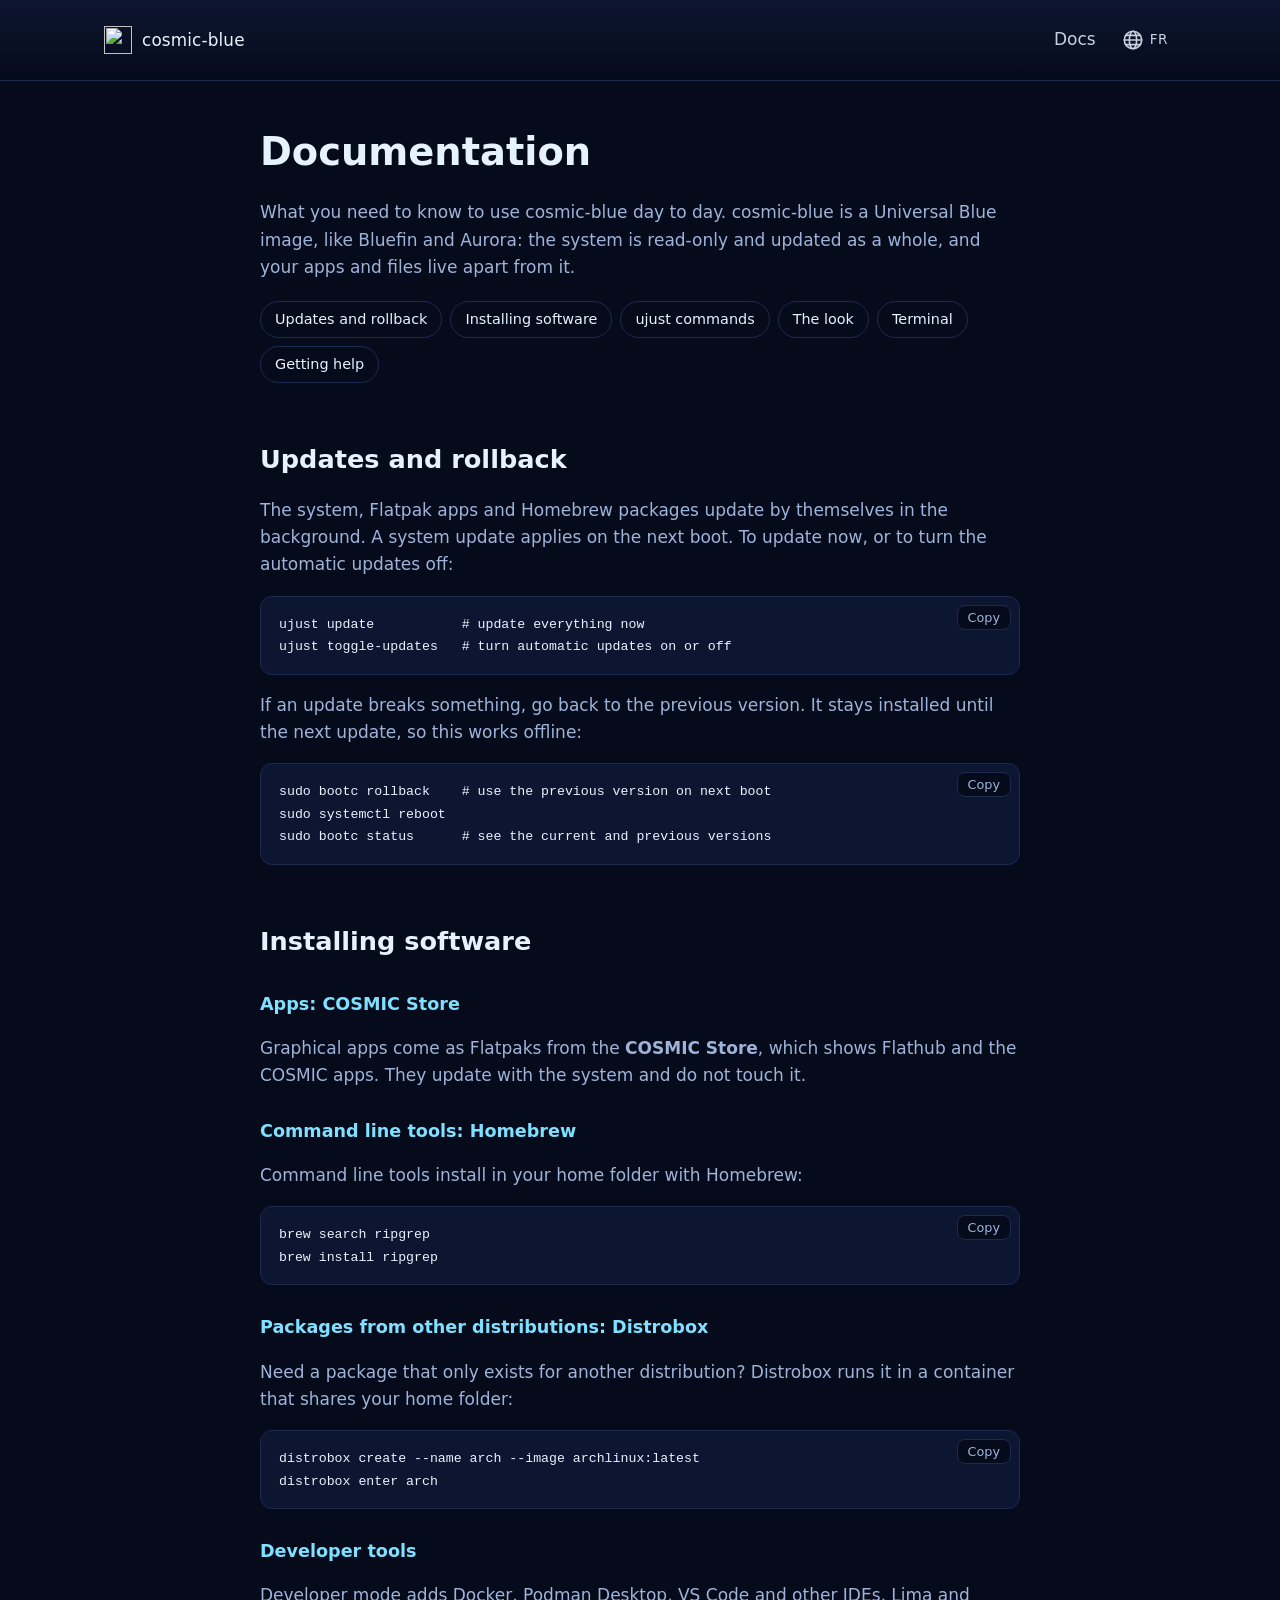
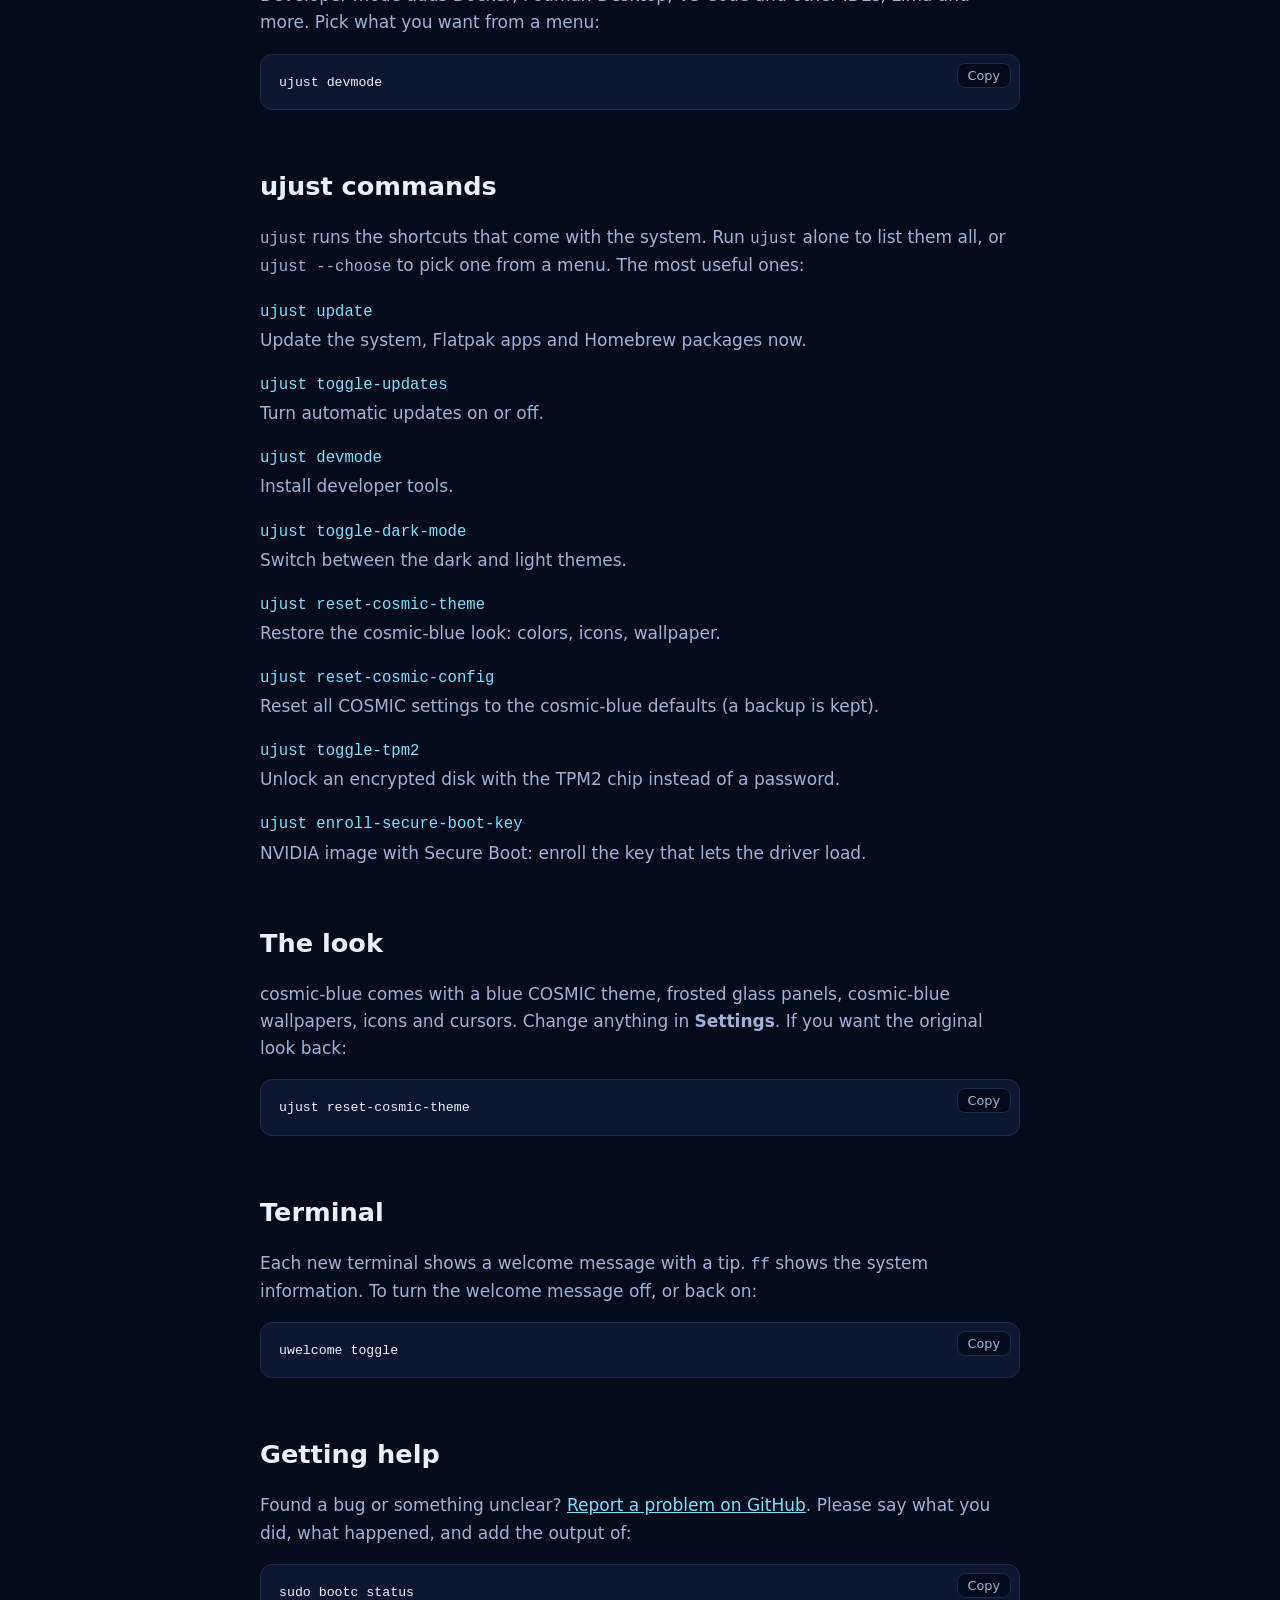
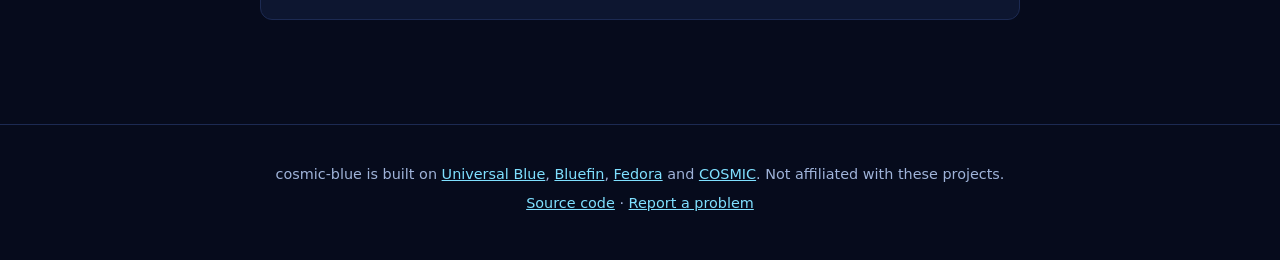
==== website/docs/index.html @ fa86b00e "Replace Bluefin links and tips in the terminal welcome banner - Own /etc/uwelcome/config.json: cosmi" ====
<!doctype html>
<html lang="en">
<head>
  <meta charset="utf-8">
  <meta name="viewport" content="width=device-width, initial-scale=1">
  <title>Documentation · cosmic-blue</title>
  <meta name="description" content="How to use cosmic-blue: updates and rollback, installing apps, ujust commands, the look and getting help.">
  <meta name="theme-color" content="#060b1c">
  <link rel="alternate" hreflang="en" href="https://cosmic-blue-os.github.io/cosmic-blue/docs/">
  <link rel="alternate" hreflang="fr" href="https://cosmic-blue-os.github.io/cosmic-blue/fr/docs/">
  <link rel="alternate" hreflang="x-default" href="https://cosmic-blue-os.github.io/cosmic-blue/docs/">
  <link rel="icon" href="../img/cosmic-blue-logo.svg" type="image/svg+xml">
  <link rel="stylesheet" href="../style.css">
</head>
<body>
  <header class="page-head">
    <nav class="top">
      <a class="brand" href="../"><img src="../img/cosmic-blue-logo.svg" alt="" width="28" height="28">cosmic-blue</a>
      <span class="links">
        <a class="text" href="./" aria-current="page">Docs</a>
        <a class="icon" href="../fr/docs/" hreflang="fr" lang="fr" title="Français" aria-label="Français"><svg viewBox="0 0 24 24" width="22" height="22" aria-hidden="true" fill="none" stroke="currentColor" stroke-width="1.8" stroke-linecap="round"><circle cx="12" cy="12" r="9.5"/><ellipse cx="12" cy="12" rx="4" ry="9.5"/><path d="M2.5 12h19M4.2 7h15.6M4.2 17h15.6"/></svg><span aria-hidden="true">FR</span></a>
        
      </span>
    </nav>
  </header>

  <main class="docs">
    <section class="block">
      <h1>Documentation</h1>
      <p>What you need to know to use cosmic-blue day to day. cosmic-blue is a Universal Blue image, like Bluefin and Aurora: the system is read-only and updated as a whole, and your apps and files live apart from it.</p>
      <nav class="toc" aria-label="Contents">
        <a href="#updates">Updates and rollback</a>
        <a href="#apps">Installing software</a>
        <a href="#ujust">ujust commands</a>
        <a href="#look">The look</a>
        <a href="#terminal">Terminal</a>
        <a href="#help">Getting help</a>
      </nav>
    </section>

    <section id="updates" class="block">
      <h2>Updates and rollback</h2>
      <p>The system, Flatpak apps and Homebrew packages update by themselves in the background. A system update applies on the next boot. To update now, or to turn the automatic updates off:</p>
      <div class="code">
        <pre><code>ujust update           # update everything now
ujust toggle-updates   # turn automatic updates on or off</code></pre>
        <button type="button" class="copy" data-copy>Copy</button>
      </div>
      <p>If an update breaks something, go back to the previous version. It stays installed until the next update, so this works offline:</p>
      <div class="code">
        <pre><code>sudo bootc rollback    # use the previous version on next boot
sudo systemctl reboot
sudo bootc status      # see the current and previous versions</code></pre>
        <button type="button" class="copy" data-copy>Copy</button>
      </div>
    </section>

    <section id="apps" class="block">
      <h2>Installing software</h2>
      <h3>Apps: COSMIC Store</h3>
      <p>Graphical apps come as Flatpaks from the <strong>COSMIC Store</strong>, which shows Flathub and the COSMIC apps. They update with the system and do not touch it.</p>
      <h3>Command line tools: Homebrew</h3>
      <p>Command line tools install in your home folder with Homebrew:</p>
      <div class="code">
        <pre><code>brew search ripgrep
brew install ripgrep</code></pre>
        <button type="button" class="copy" data-copy>Copy</button>
      </div>
      <h3>Packages from other distributions: Distrobox</h3>
      <p>Need a package that only exists for another distribution? Distrobox runs it in a container that shares your home folder:</p>
      <div class="code">
        <pre><code>distrobox create --name arch --image archlinux:latest
distrobox enter arch</code></pre>
        <button type="button" class="copy" data-copy>Copy</button>
      </div>
      <h3>Developer tools</h3>
      <p>Developer mode adds Docker, Podman Desktop, VS Code and other IDEs, Lima and more. Pick what you want from a menu:</p>
      <div class="code">
        <pre><code>ujust devmode</code></pre>
        <button type="button" class="copy" data-copy>Copy</button>
      </div>
    </section>

    <section id="ujust" class="block">
      <h2>ujust commands</h2>
      <p><code>ujust</code> runs the shortcuts that come with the system. Run <code>ujust</code> alone to list them all, or <code>ujust --choose</code> to pick one from a menu. The most useful ones:</p>
      <dl class="commands">
        <dt><code>ujust update</code></dt>
        <dd>Update the system, Flatpak apps and Homebrew packages now.</dd>
        <dt><code>ujust toggle-updates</code></dt>
        <dd>Turn automatic updates on or off.</dd>
        <dt><code>ujust devmode</code></dt>
        <dd>Install developer tools.</dd>
        <dt><code>ujust toggle-dark-mode</code></dt>
        <dd>Switch between the dark and light themes.</dd>
        <dt><code>ujust reset-cosmic-theme</code></dt>
        <dd>Restore the cosmic-blue look: colors, icons, wallpaper.</dd>
        <dt><code>ujust reset-cosmic-config</code></dt>
        <dd>Reset all COSMIC settings to the cosmic-blue defaults (a backup is kept).</dd>
        <dt><code>ujust toggle-tpm2</code></dt>
        <dd>Unlock an encrypted disk with the TPM2 chip instead of a password.</dd>
        <dt><code>ujust enroll-secure-boot-key</code></dt>
        <dd>NVIDIA image with Secure Boot: enroll the key that lets the driver load.</dd>
      </dl>
    </section>

    <section id="look" class="block">
      <h2>The look</h2>
      <p>cosmic-blue comes with a blue COSMIC theme, frosted glass panels, cosmic-blue wallpapers, icons and cursors. Change anything in <strong>Settings</strong>. If you want the original look back:</p>
      <div class="code">
        <pre><code>ujust reset-cosmic-theme</code></pre>
        <button type="button" class="copy" data-copy>Copy</button>
      </div>
    </section>

    <section id="terminal" class="block">
      <h2>Terminal</h2>
      <p>Each new terminal shows a welcome message with a tip. <code>ff</code> shows the system information. To turn the welcome message off, or back on:</p>
      <div class="code">
        <pre><code>uwelcome toggle</code></pre>
        <button type="button" class="copy" data-copy>Copy</button>
      </div>
    </section>

    <section id="help" class="block">
      <h2>Getting help</h2>
      <p>Found a bug or something unclear? <a href="https://github.com/cosmic-blue-os/cosmic-blue/issues">Report a problem on GitHub</a>. Please say what you did, what happened, and add the output of:</p>
      <div class="code">
        <pre><code>sudo bootc status</code></pre>
        <button type="button" class="copy" data-copy>Copy</button>
      </div>
    </section>
  </main>

  <footer>
    <p>cosmic-blue is built on <a href="https://universal-blue.org/">Universal Blue</a>, <a href="https://projectbluefin.io/">Bluefin</a>, <a href="https://fedoraproject.org/">Fedora</a> and <a href="https://system76.com/cosmic">COSMIC</a>. Not affiliated with these projects.</p>
    <p><a href="https://github.com/cosmic-blue-os/cosmic-blue">Source code</a> ·
    <a href="https://github.com/cosmic-blue-os/cosmic-blue/issues">Report a problem</a></p>
  </footer>

  <script src="../site.js"></script>
</body>
</html>
---- website/style.css ----
/* cosmic-blue website. Colors come from the logo and the default theme. */
:root {
  color-scheme: dark;
  --bg: #060b1c;
  --surface: #0d1630;
  --border: #1c2a52;
  --text: #e6f3ff;
  --muted: #9fb3d9;
  --accent: #4f8dff;
  --accent-strong: #2f6bff;
  --accent-light: #7fe0ff;
  --radius: 12px;
  --font: system-ui, -apple-system, "Segoe UI", Roboto, "Open Sans", sans-serif;
  --mono: ui-monospace, "JetBrains Mono", "Fira Code", Menlo, monospace;
}

* { box-sizing: border-box; }

html { scroll-behavior: smooth; }

body {
  margin: 0;
  background: var(--bg);
  color: var(--text);
  font: 17px/1.6 var(--font);
  -webkit-font-smoothing: antialiased;
}

a { color: var(--accent-light); }
a:hover { color: var(--text); }

code { font-family: var(--mono); font-size: .92em; }

/* Hero */

.hero {
  position: relative;
  min-height: 100svh;
  display: flex;
  flex-direction: column;
  overflow: hidden;
  isolation: isolate;
}

.hero-bg img {
  position: absolute;
  inset: 0;
  z-index: -2;
  width: 100%;
  height: 100%;
  object-fit: cover;
  object-position: 50% 45%;
}

/* Keep the text readable over the wallpaper and blend into the page */
.hero::after {
  content: "";
  position: absolute;
  inset: 0;
  z-index: -1;
  background:
    linear-gradient(180deg, rgb(6 11 28 / .55) 0%, rgb(6 11 28 / .15) 30%, rgb(6 11 28 / .35) 65%, var(--bg) 100%);
}

.top {
  display: flex;
  justify-content: space-between;
  align-items: center;
  gap: 16px;
  max-width: 1120px;
  width: 100%;
  margin: 0 auto;
  padding: 20px 24px;
}

.top a {
  color: var(--text);
  text-decoration: none;
  font-weight: 500;
}

.top .links {
  display: flex;
  align-items: center;
  gap: 8px;
}

/* Icon links in the top bar: language switch and GitHub */
.top .icon {
  display: inline-flex;
  align-items: center;
  gap: 6px;
  min-height: 40px;
  min-width: 40px;
  justify-content: center;
  padding: 0 8px;
  border-radius: 999px;
  font-size: .85rem;
  letter-spacing: .04em;
  opacity: .85;
  transition: opacity .15s, background-color .15s;
}

.top .icon:hover,
.top .icon:focus-visible {
  opacity: 1;
  background: rgb(255 255 255 / .1);
}

.brand {
  display: inline-flex;
  align-items: center;
  gap: 10px;
  font-size: 1.05rem;
  letter-spacing: .01em;
}

/* Placed from the top, not the bottom: the French text is longer, and a
   bottom anchor would move the logo when switching languages. */
.hero-text {
  margin: max(16px, calc(55svh - 330px)) auto 12vh;
  padding: 0 24px;
  max-width: 760px;
  text-align: center;
}

.hero h1 { margin: 0 0 20px; }

/* Keep the room of the NVIDIA note when it is hidden, so switching the
   graphics card does not change the hero height. */
.hero-text [data-nvidia-only][hidden] {
  display: block;
  visibility: hidden;
}

.hero h1 img {
  width: min(560px, 88vw);
  height: auto;
  filter: drop-shadow(0 4px 24px rgb(0 0 0 / .55));
}

.tagline {
  max-width: 34em;
  margin: 0 auto 32px;
  text-wrap: balance;
  font-size: clamp(1.1rem, 2.6vw, 1.35rem);
  color: var(--text);
  text-shadow: 0 2px 12px rgb(0 0 0 / .7);
}

/* Graphics card choice: a two-option segmented switch */
.gpu {
  display: inline-flex;
  max-width: 100%;
  align-items: center;
  gap: 4px;
  margin: 0 0 18px;
  padding: 4px;
  border: 1px solid rgb(230 243 255 / .25);
  border-radius: 999px;
  background: rgb(13 22 48 / .55);
  backdrop-filter: blur(10px);
}

.gpu #gpu-label {
  padding: 0 10px 0 14px;
  color: var(--muted);
  font-size: .9rem;
}

.gpu label {
  position: relative;
  padding: 6px 16px;
  border-radius: 999px;
  color: var(--muted);
  font-weight: 600;
  font-size: .95rem;
  cursor: pointer;
  transition: background .15s, color .15s;
}

@media (max-width: 420px) {
  .gpu #gpu-label { padding: 0 4px 0 8px; font-size: .85rem; }
  .gpu label { padding: 6px 12px; font-size: .9rem; white-space: nowrap; }
}

.gpu input {
  position: absolute;
  opacity: 0;
  pointer-events: none;
}

.gpu label:has(input:checked) {
  background: var(--accent);
  color: #fff;
}

.gpu label:has(input:focus-visible) {
  outline: 2px solid var(--accent-light);
  outline-offset: 2px;
}

.actions {
  display: flex;
  flex-wrap: wrap;
  justify-content: center;
  gap: 12px;
}

.button {
  display: inline-block;
  padding: 12px 22px;
  border: 1px solid rgb(230 243 255 / .35);
  border-radius: 999px;
  background: rgb(13 22 48 / .55);
  backdrop-filter: blur(10px);
  color: var(--text);
  font-weight: 600;
  text-decoration: none;
  transition: background .15s, border-color .15s;
}

.button:hover {
  background: rgb(13 22 48 / .85);
  border-color: var(--accent-light);
  color: var(--text);
}

/* Center the text on its capital letters, not on the line box, which
   keeps room for descenders and makes the label look too high. */
@supports (text-box: trim-both cap alphabetic) {
  .button {
    padding: 19px 24px;
    line-height: 1.2;
    text-box: trim-both cap alphabetic;
  }

  /* Same for the other pills; the padding keeps their usual height. */
  .gpu #gpu-label,
  .top .icon span {
    text-box: trim-both cap alphabetic;
  }

  .gpu label {
    padding-block: 13px;
    line-height: 1;
    text-box: trim-both cap alphabetic;
  }

  .copy {
    padding-block: 10px;
    line-height: 1;
    text-box: trim-both cap alphabetic;
  }
}

.button.primary {
  border-color: transparent;
  background: linear-gradient(135deg, var(--accent), var(--accent-strong));
  box-shadow: 0 6px 24px rgb(47 107 255 / .45);
}

.button.primary:hover { filter: brightness(1.1); }

.fine {
  margin: 16px 0 0;
  font-size: .9rem;
  color: var(--muted);
}

/* Content */

main {
  max-width: 1120px;
  margin: 0 auto;
  padding: 0 24px 48px;
}

.features {
  display: grid;
  grid-template-columns: repeat(auto-fit, minmax(260px, 1fr));
  gap: 20px;
  margin: 0 0 72px;
}

.features article {
  padding: 24px;
  border: 1px solid var(--border);
  border-radius: var(--radius);
  background: linear-gradient(180deg, var(--surface), rgb(13 22 48 / .4));
}

.features h2 {
  margin: 0 0 8px;
  font-size: 1.15rem;
  color: var(--accent-light);
}

.features p { margin: 0; color: var(--muted); }
.features code { color: var(--text); }

.block {
  max-width: 760px;
  margin: 0 auto 56px;
}

.block h2 {
  margin: 0 0 16px;
  font-size: 1.6rem;
  font-weight: 600;
}

.block h3 {
  margin: 28px 0 8px;
  font-size: 1.1rem;
  color: var(--accent-light);
}

.block p, .block li { color: var(--muted); }
.block ol { padding-left: 1.3em; }
.block li { margin: 4px 0; }

.code {
  position: relative;
  margin: 12px 0;
  border: 1px solid var(--border);
  border-radius: var(--radius);
  background: var(--surface);
}

.code pre {
  margin: 0;
  padding: 16px 18px;
  overflow-x: auto;
  font-size: .9rem;
  line-height: 1.55;
}

.copy {
  position: absolute;
  top: 8px;
  right: 8px;
  padding: 4px 10px;
  border: 1px solid var(--border);
  border-radius: 8px;
  background: var(--bg);
  color: var(--muted);
  font: 500 .8rem var(--font);
  cursor: pointer;
}

.copy:hover { color: var(--text); border-color: var(--accent); }

/* Leave room for the copy button on wide screens only, where it can overlap */
@media (min-width: 640px) {
  .code pre { padding-right: 90px; }
}

@media (max-width: 639px) {
  .code pre { padding-top: 40px; }
}

/* Documentation pages: a plain header instead of the hero */

.page-head {
  border-bottom: 1px solid var(--border);
  background: linear-gradient(180deg, var(--surface), var(--bg));
}

.docs { padding-top: 40px; }

.docs h1 {
  margin: 0 0 12px;
  font-size: clamp(1.8rem, 5vw, 2.4rem);
  font-weight: 600;
}

.docs .block { scroll-margin-top: 24px; }

.toc {
  display: flex;
  flex-wrap: wrap;
  gap: 8px;
  margin: 20px 0 0;
}

.toc a {
  padding: 6px 14px;
  border: 1px solid var(--border);
  border-radius: 999px;
  color: var(--text);
  font-size: .9rem;
  text-decoration: none;
}

.toc a:hover { border-color: var(--accent); }

.commands { margin: 16px 0 0; }

.commands dt {
  margin: 16px 0 2px;
  color: var(--accent-light);
}

.commands dd {
  margin: 0;
  color: var(--muted);
}

/* Text link next to the icons in the top bar */
.top .text {
  padding: 0 10px;
  opacity: .85;
}

.top .text:hover { opacity: 1; }

footer {
  border-top: 1px solid var(--border);
  padding: 32px 24px 48px;
  text-align: center;
  font-size: .9rem;
  color: var(--muted);
}

footer p { margin: 6px 0; }

@media (prefers-reduced-motion: reduce) {
  html { scroll-behavior: auto; }
}
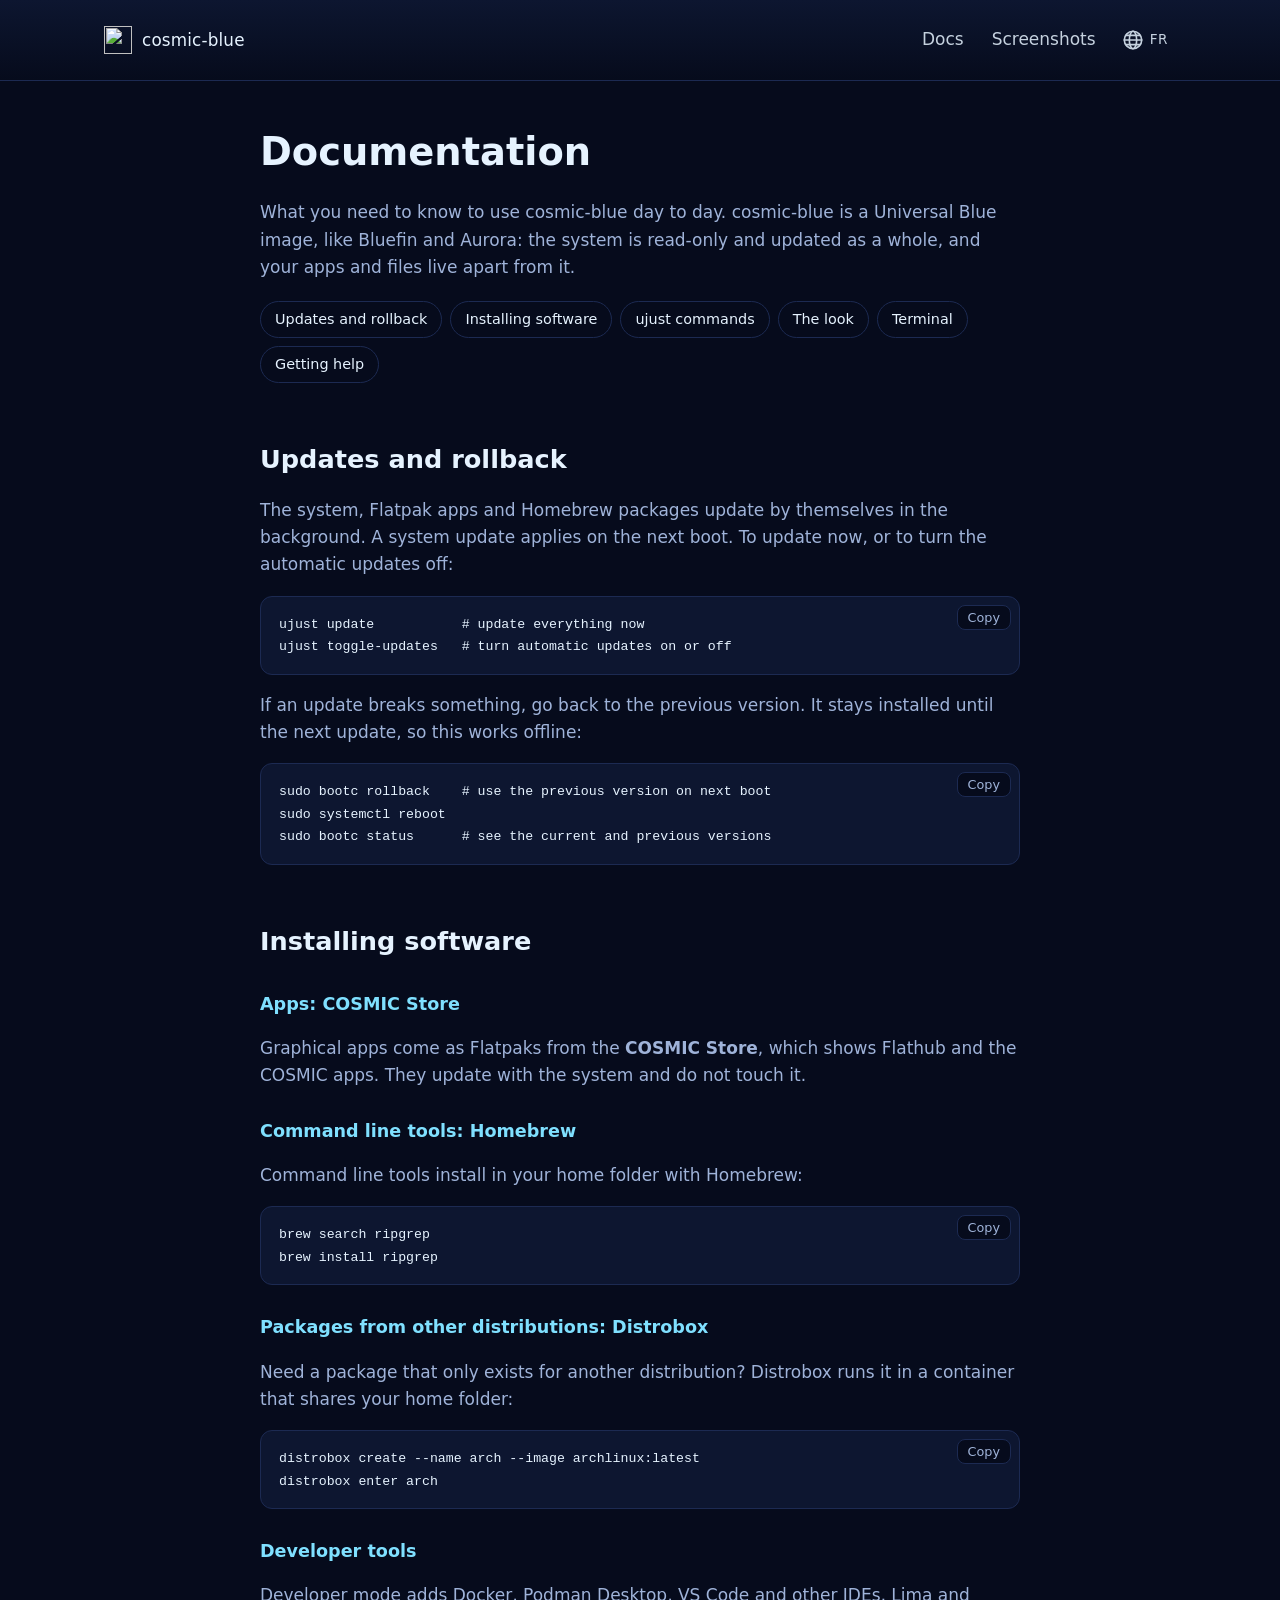
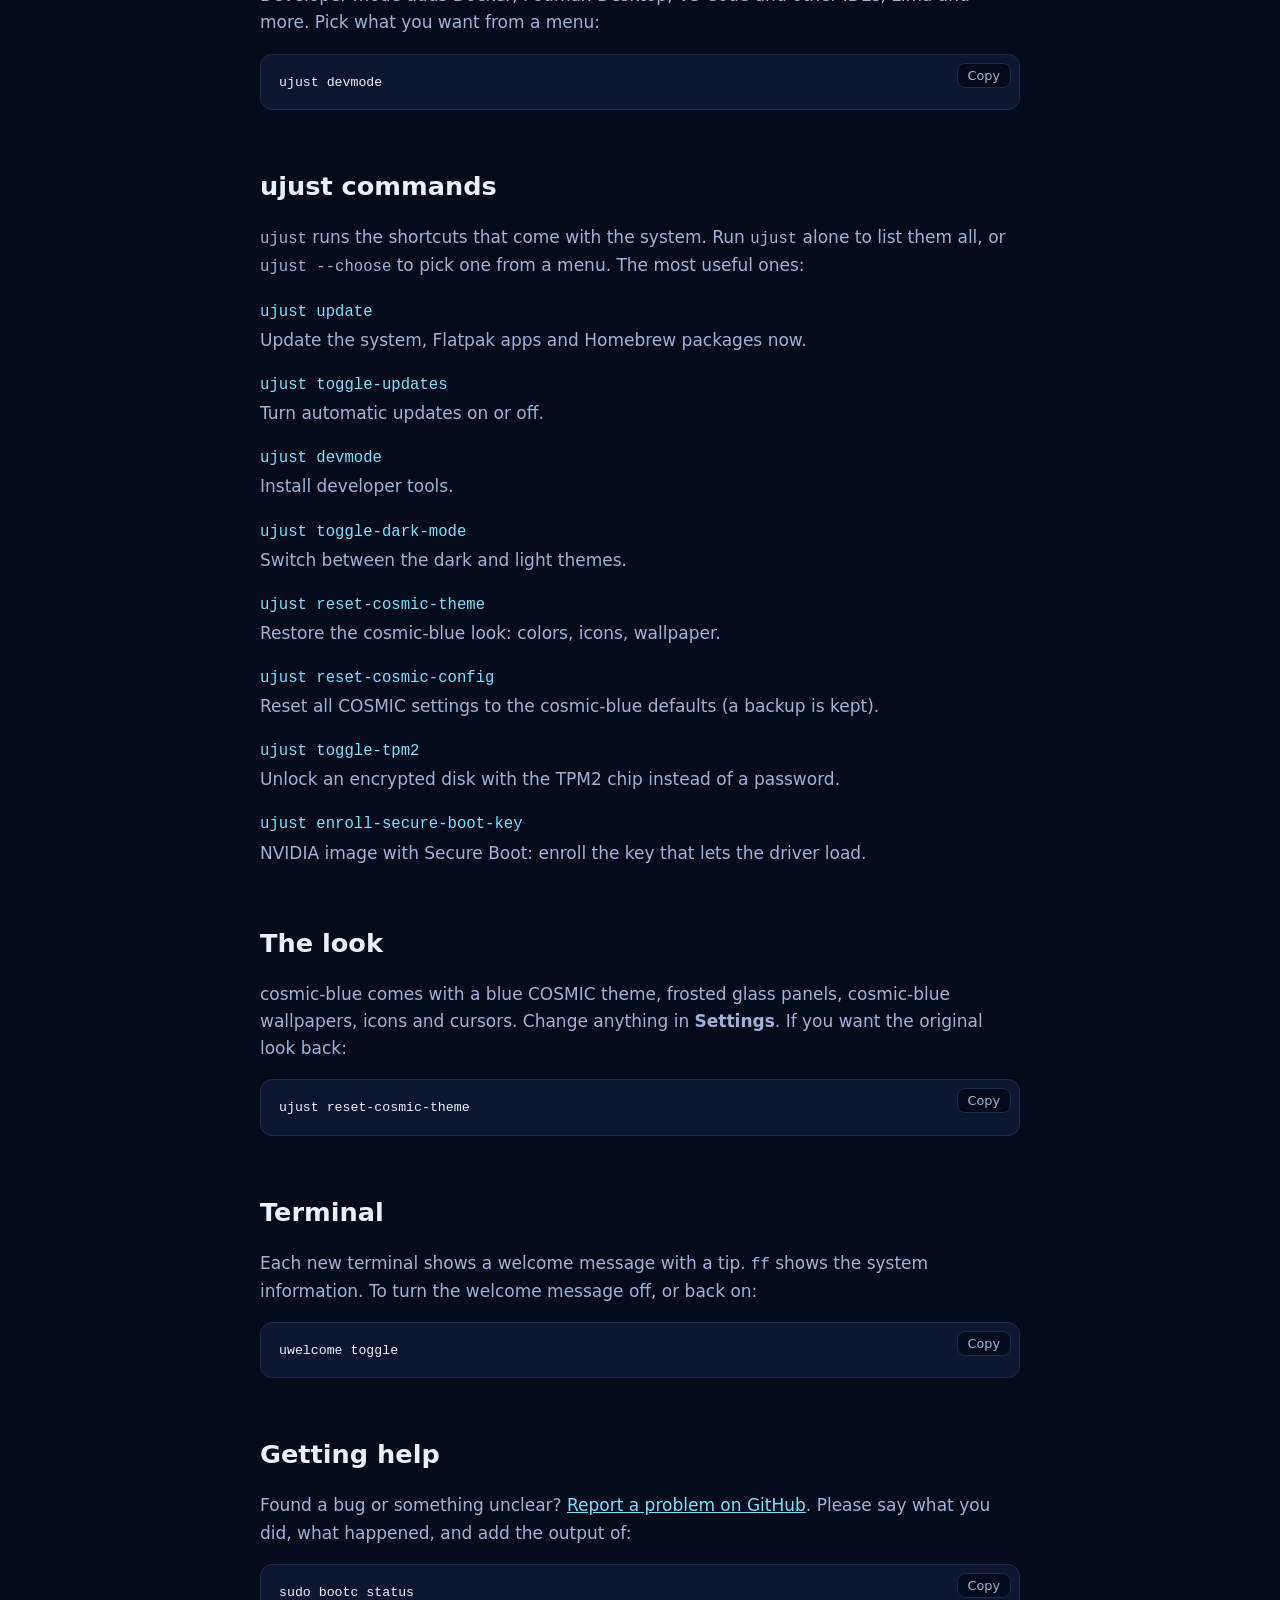
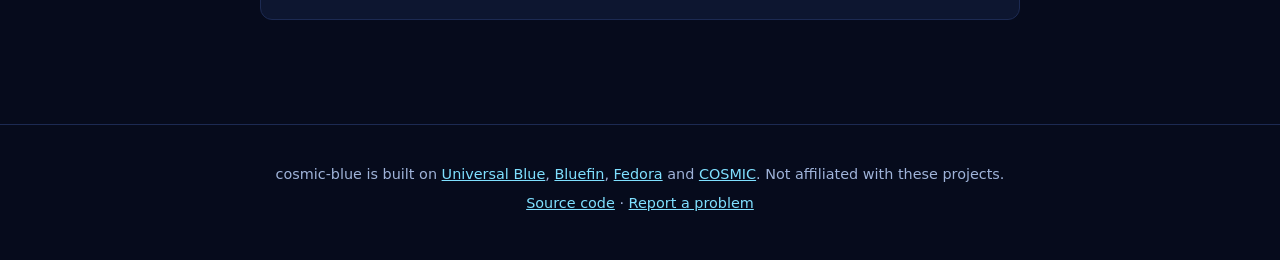
==== commit ca76b391: "Add a screenshots page to the website The website gets a screenshots page (EN and FR) and a desktop " ====
--- a/website/docs/index.html
+++ b/website/docs/index.html
@@ -18,6 +18,7 @@
       <a class="brand" href="../"><img src="../img/cosmic-blue-logo.svg" alt="" width="28" height="28">cosmic-blue</a>
       <span class="links">
         <a class="text" href="./" aria-current="page">Docs</a>
+        <a class="text" href="../screenshots/">Screenshots</a>
         <a class="icon" href="../fr/docs/" hreflang="fr" lang="fr" title="Français" aria-label="Français"><svg viewBox="0 0 24 24" width="22" height="22" aria-hidden="true" fill="none" stroke="currentColor" stroke-width="1.8" stroke-linecap="round"><circle cx="12" cy="12" r="9.5"/><ellipse cx="12" cy="12" rx="4" ry="9.5"/><path d="M2.5 12h19M4.2 7h15.6M4.2 17h15.6"/></svg><span aria-hidden="true">FR</span></a>
         
       </span>
--- a/website/style.css
+++ b/website/style.css
@@ -407,6 +407,42 @@
   color: var(--muted);
 }
 
+/* Screenshots: the gallery page and the preview on the home page */
+
+.gallery {
+  display: grid;
+  grid-template-columns: repeat(auto-fill, minmax(min(100%, 440px), 1fr));
+  gap: 32px 24px;
+  margin: 0 0 72px;
+}
+
+.gallery figure { margin: 0; }
+
+.gallery figcaption { margin-top: 10px; }
+.gallery figcaption strong { color: var(--accent-light); font-weight: 600; }
+.gallery figcaption p { margin: 2px 0 0; color: var(--muted); font-size: .95rem; }
+
+.gallery img,
+.preview img {
+  display: block;
+  width: 100%;
+  height: auto;
+  border: 1px solid var(--border);
+  border-radius: var(--radius);
+  background: var(--surface);
+  box-shadow: 0 12px 40px rgb(0 0 0 / .45);
+  transition: border-color .15s;
+}
+
+.gallery a:hover img,
+.gallery a:focus-visible img,
+.preview a:hover img,
+.preview a:focus-visible img { border-color: var(--accent); }
+
+.preview .shot { display: block; margin: 20px 0 12px; }
+
+.fine-print { font-size: .9rem; }
+
 /* Text link next to the icons in the top bar */
 .top .text {
   padding: 0 10px;
@@ -414,6 +450,22 @@
 }
 
 .top .text:hover { opacity: 1; }
+
+.brand { white-space: nowrap; }
+
+/* Phones: keep the top bar on one line. The GitHub link is also in the
+   footer, and the globe alone stands for the language switch. */
+@media (max-width: 520px) {
+  .top { padding: 16px 12px 16px 16px; gap: 6px; }
+  .top .links { gap: 0; }
+  .top .text { padding: 0 6px; font-size: .95rem; }
+  .top .icon > span,
+  .top .icon[href^="https://github.com"] { display: none; }
+}
+
+@media (max-width: 359px) {
+  .brand { font-size: 0; gap: 0; }
+}
 
 footer {
   border-top: 1px solid var(--border);
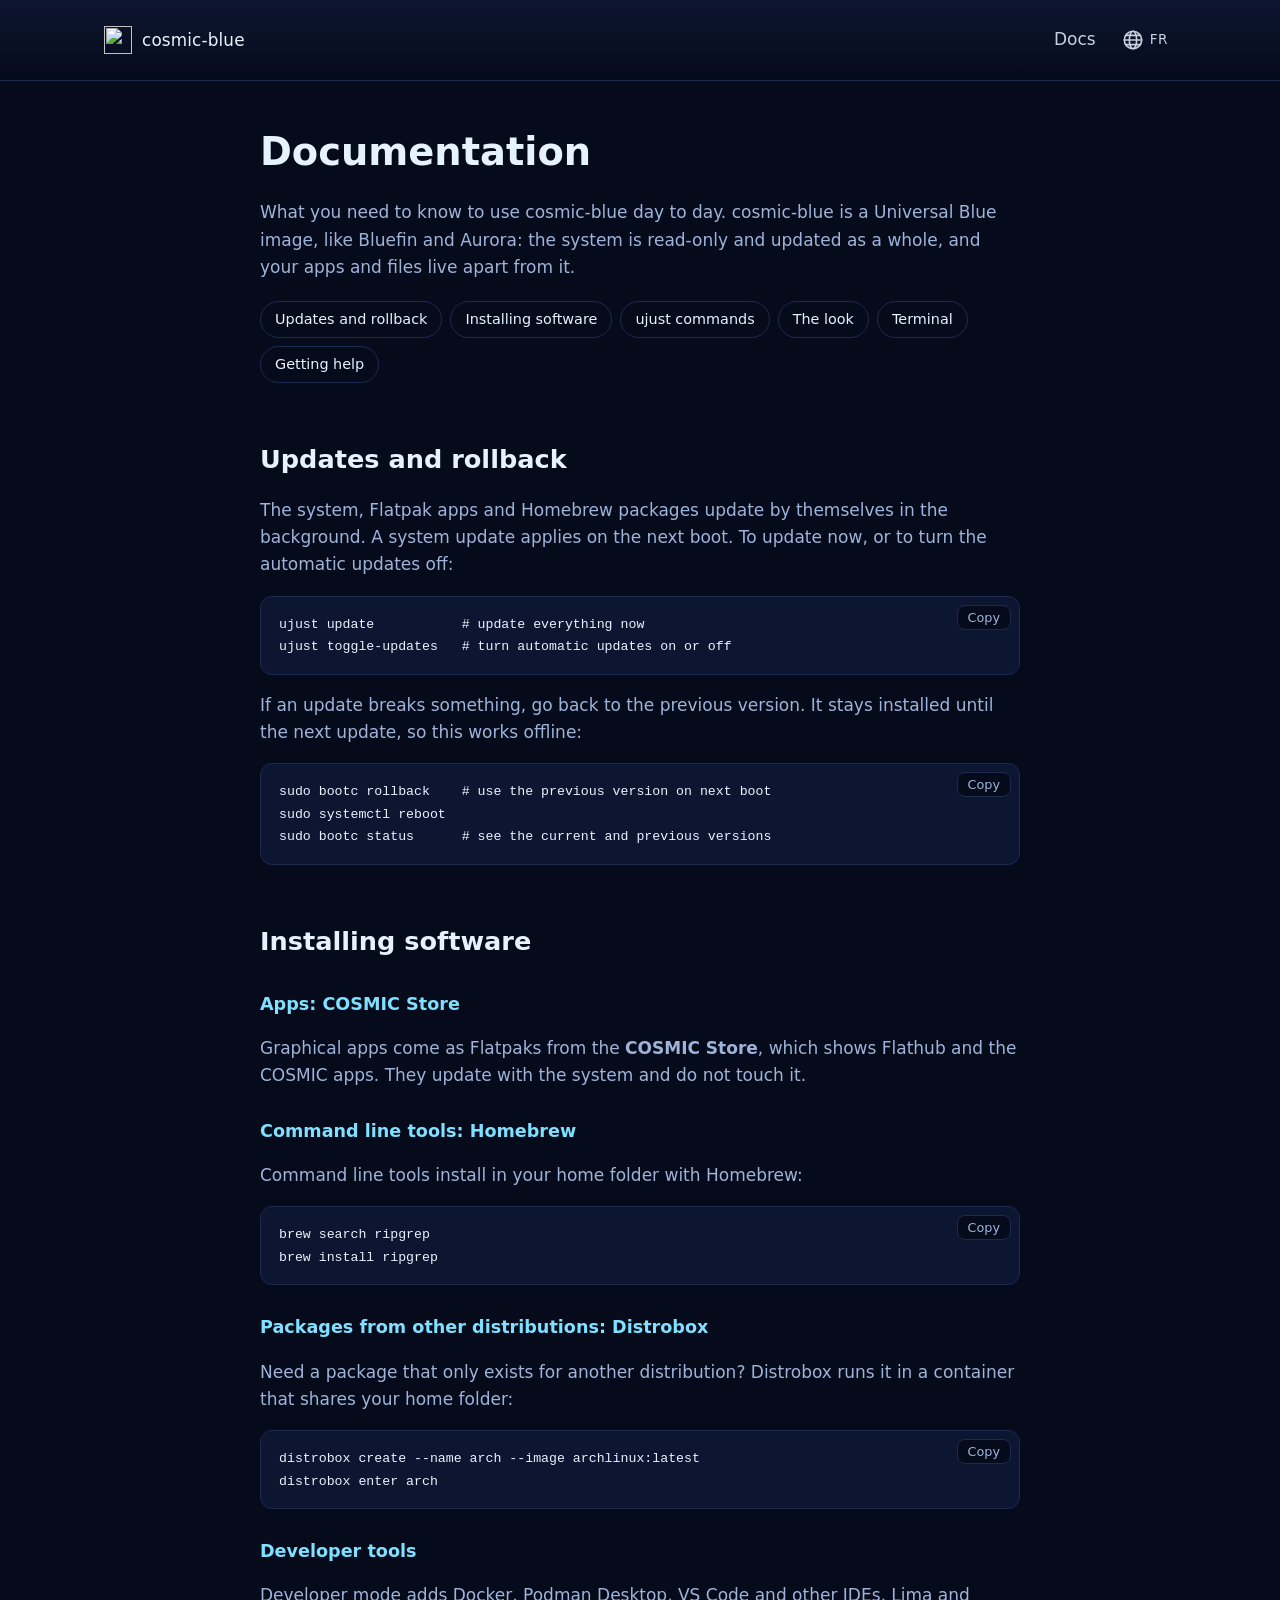
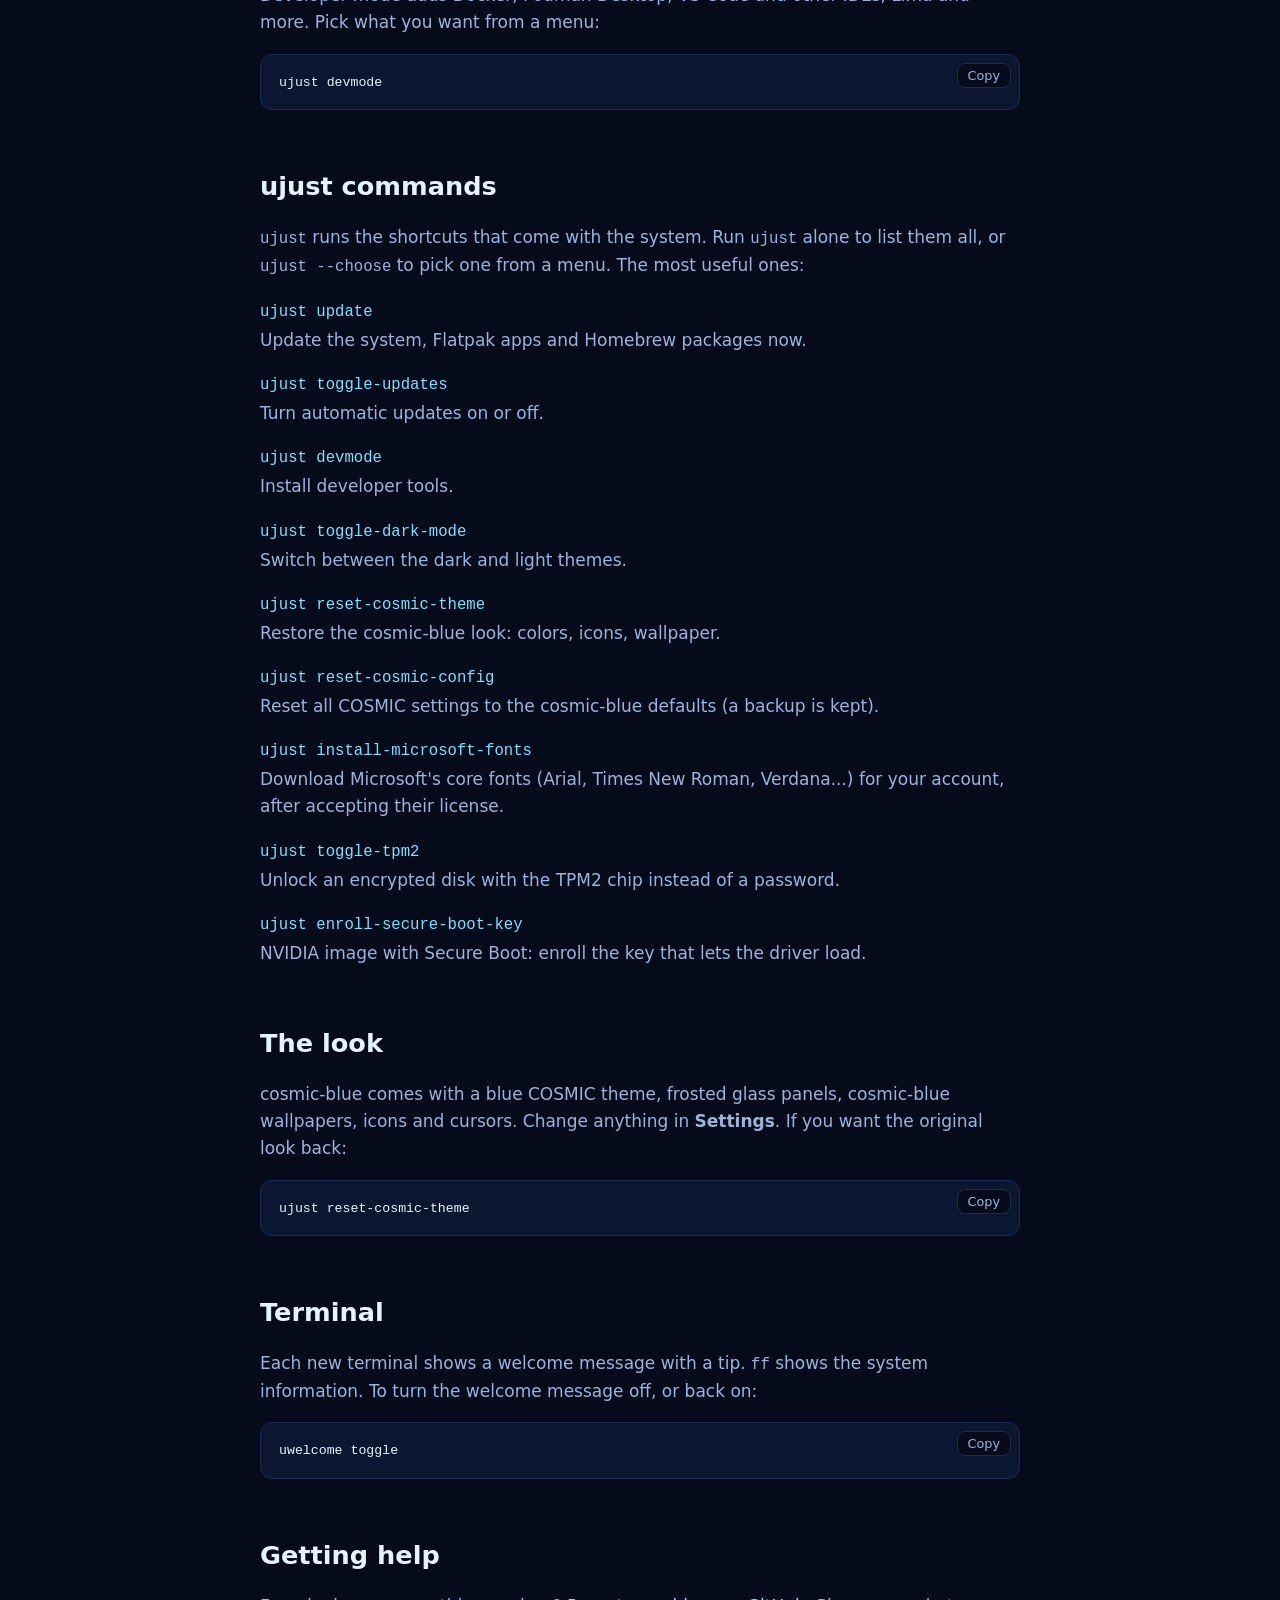
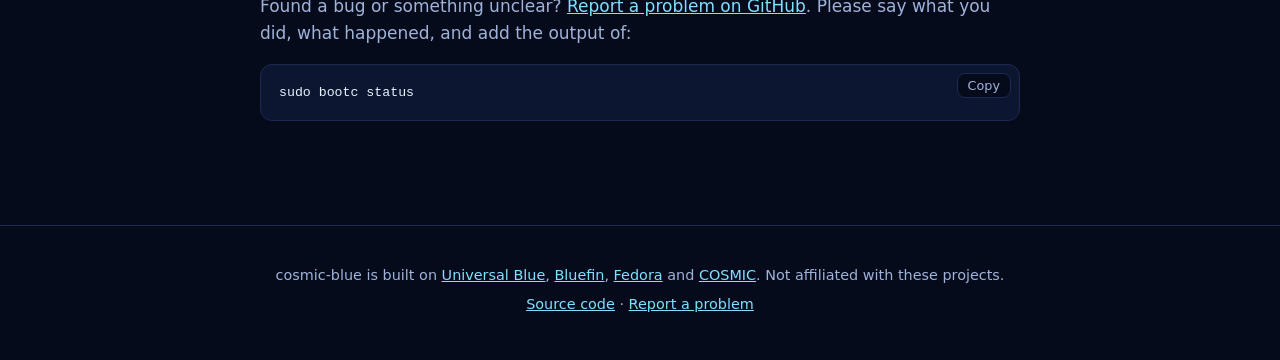
==== commit 9da481e7: "Add everyday printing, font, disk and preview packages Compared with Fedora Workstation's package gr" ====
--- a/website/docs/index.html
+++ b/website/docs/index.html
@@ -18,7 +18,6 @@
       <a class="brand" href="../"><img src="../img/cosmic-blue-logo.svg" alt="" width="28" height="28">cosmic-blue</a>
       <span class="links">
         <a class="text" href="./" aria-current="page">Docs</a>
-        <a class="text" href="../screenshots/">Screenshots</a>
         <a class="icon" href="../fr/docs/" hreflang="fr" lang="fr" title="Français" aria-label="Français"><svg viewBox="0 0 24 24" width="22" height="22" aria-hidden="true" fill="none" stroke="currentColor" stroke-width="1.8" stroke-linecap="round"><circle cx="12" cy="12" r="9.5"/><ellipse cx="12" cy="12" rx="4" ry="9.5"/><path d="M2.5 12h19M4.2 7h15.6M4.2 17h15.6"/></svg><span aria-hidden="true">FR</span></a>
         
       </span>
@@ -98,6 +97,8 @@
         <dd>Restore the cosmic-blue look: colors, icons, wallpaper.</dd>
         <dt><code>ujust reset-cosmic-config</code></dt>
         <dd>Reset all COSMIC settings to the cosmic-blue defaults (a backup is kept).</dd>
+        <dt><code>ujust install-microsoft-fonts</code></dt>
+        <dd>Download Microsoft's core fonts (Arial, Times New Roman, Verdana...) for your account, after accepting their license.</dd>
         <dt><code>ujust toggle-tpm2</code></dt>
         <dd>Unlock an encrypted disk with the TPM2 chip instead of a password.</dd>
         <dt><code>ujust enroll-secure-boot-key</code></dt>
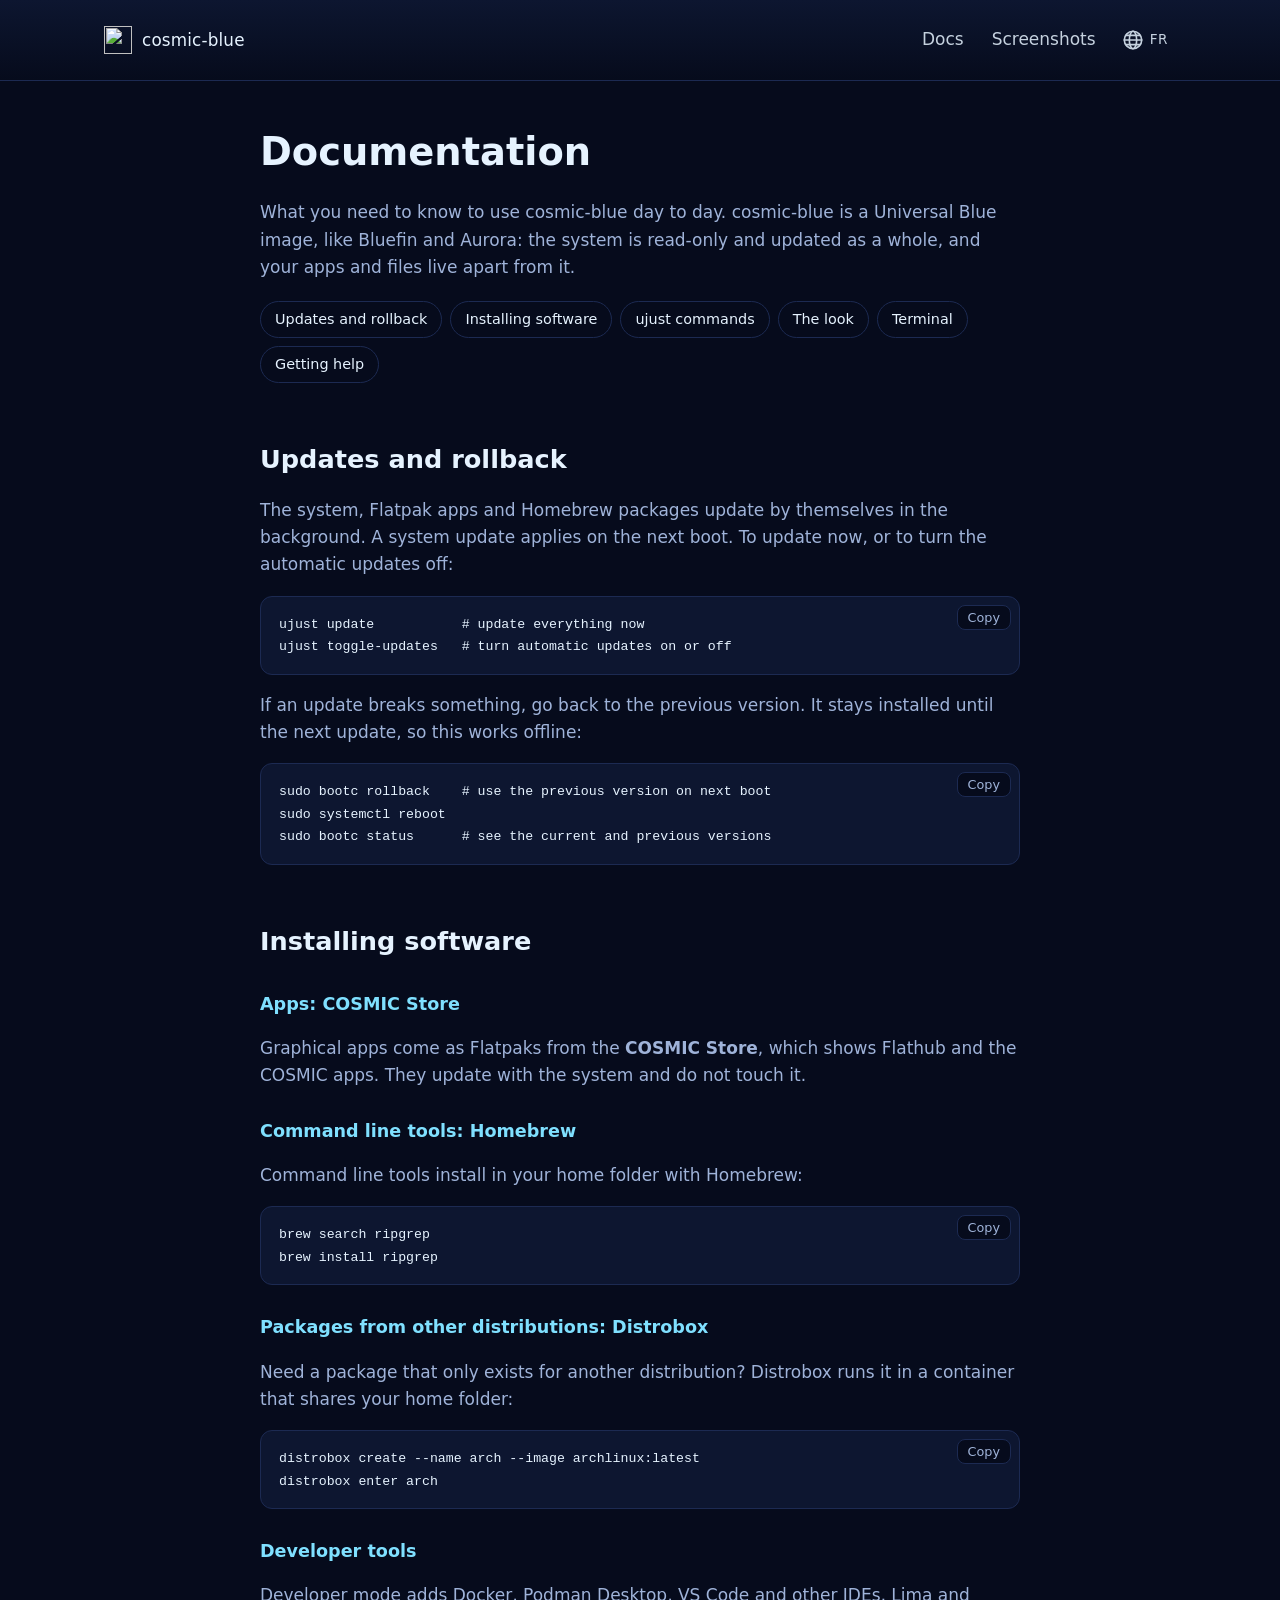
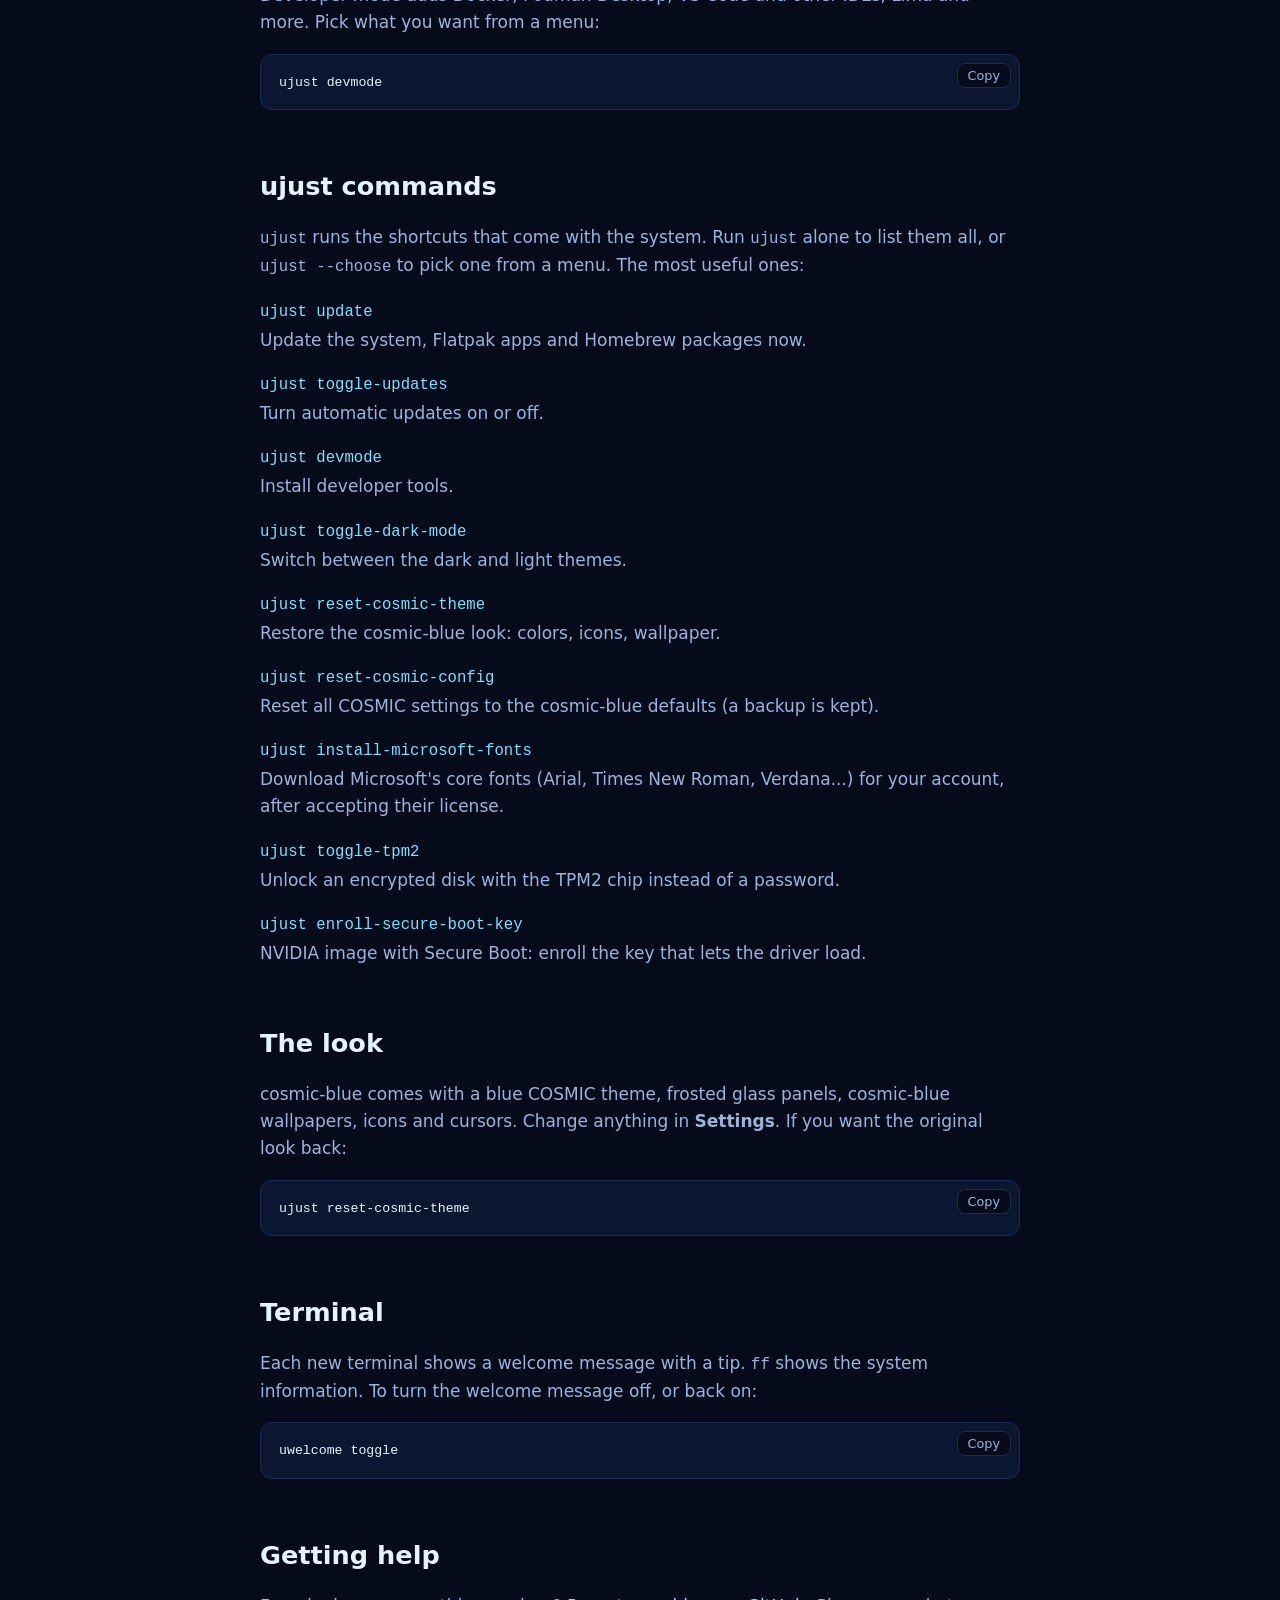
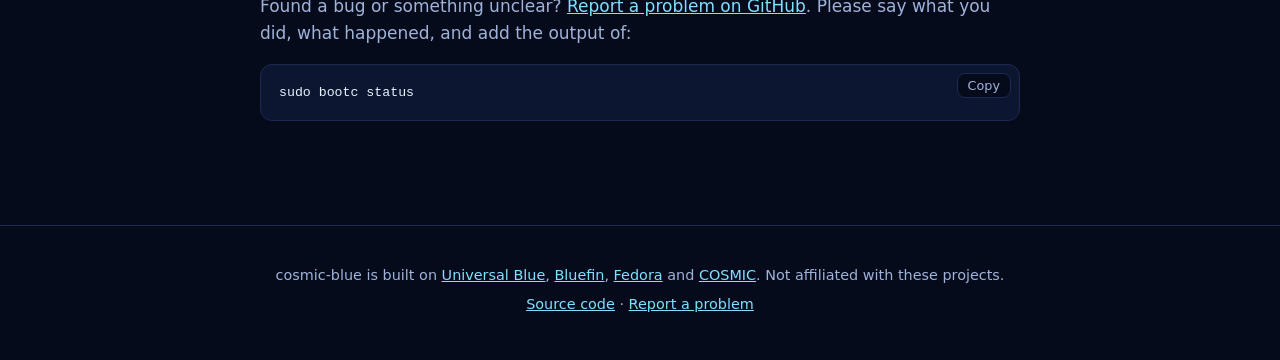
==== commit 06915e52: "Add a screenshots page to the website (#69) Screenshots page (EN and FR) and a desktop preview on th" ====
--- a/website/docs/index.html
+++ b/website/docs/index.html
@@ -18,6 +18,7 @@
       <a class="brand" href="../"><img src="../img/cosmic-blue-logo.svg" alt="" width="28" height="28">cosmic-blue</a>
       <span class="links">
         <a class="text" href="./" aria-current="page">Docs</a>
+        <a class="text" href="../screenshots/">Screenshots</a>
         <a class="icon" href="../fr/docs/" hreflang="fr" lang="fr" title="Français" aria-label="Français"><svg viewBox="0 0 24 24" width="22" height="22" aria-hidden="true" fill="none" stroke="currentColor" stroke-width="1.8" stroke-linecap="round"><circle cx="12" cy="12" r="9.5"/><ellipse cx="12" cy="12" rx="4" ry="9.5"/><path d="M2.5 12h19M4.2 7h15.6M4.2 17h15.6"/></svg><span aria-hidden="true">FR</span></a>
         
       </span>
